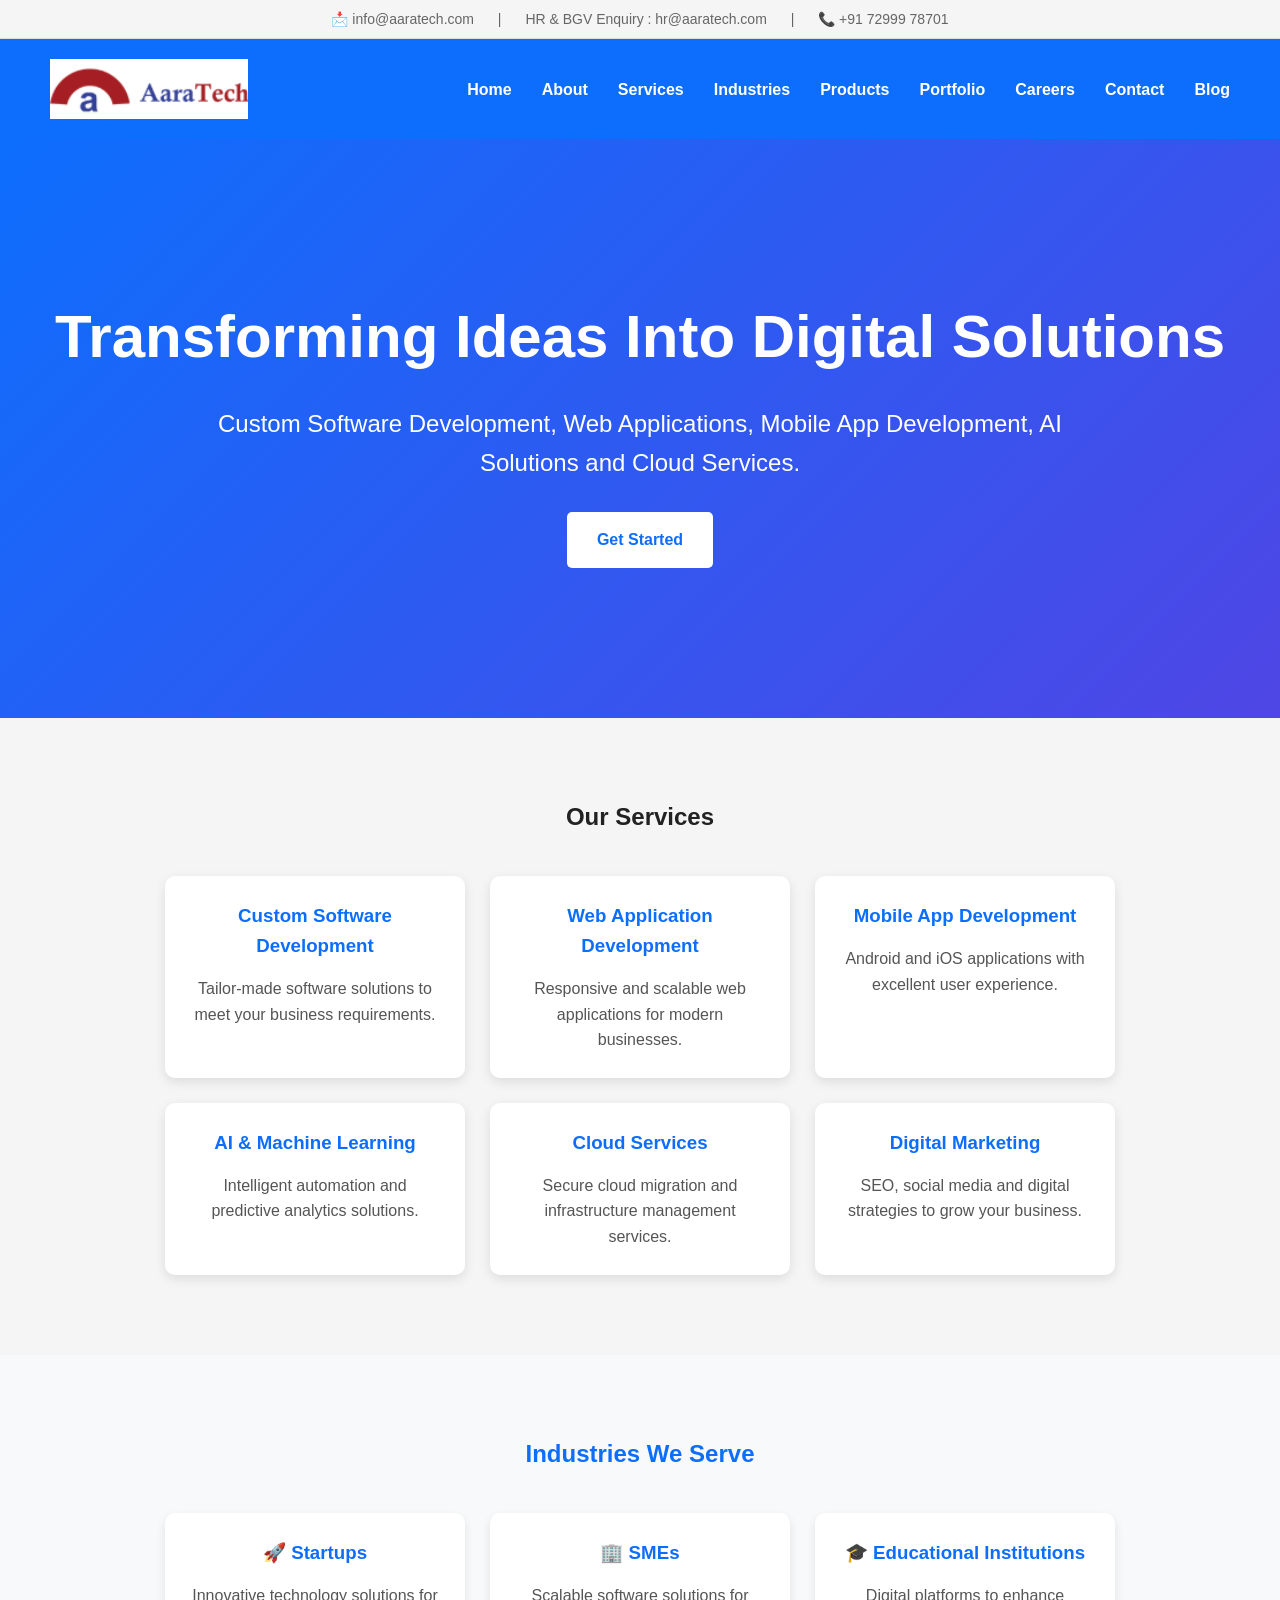
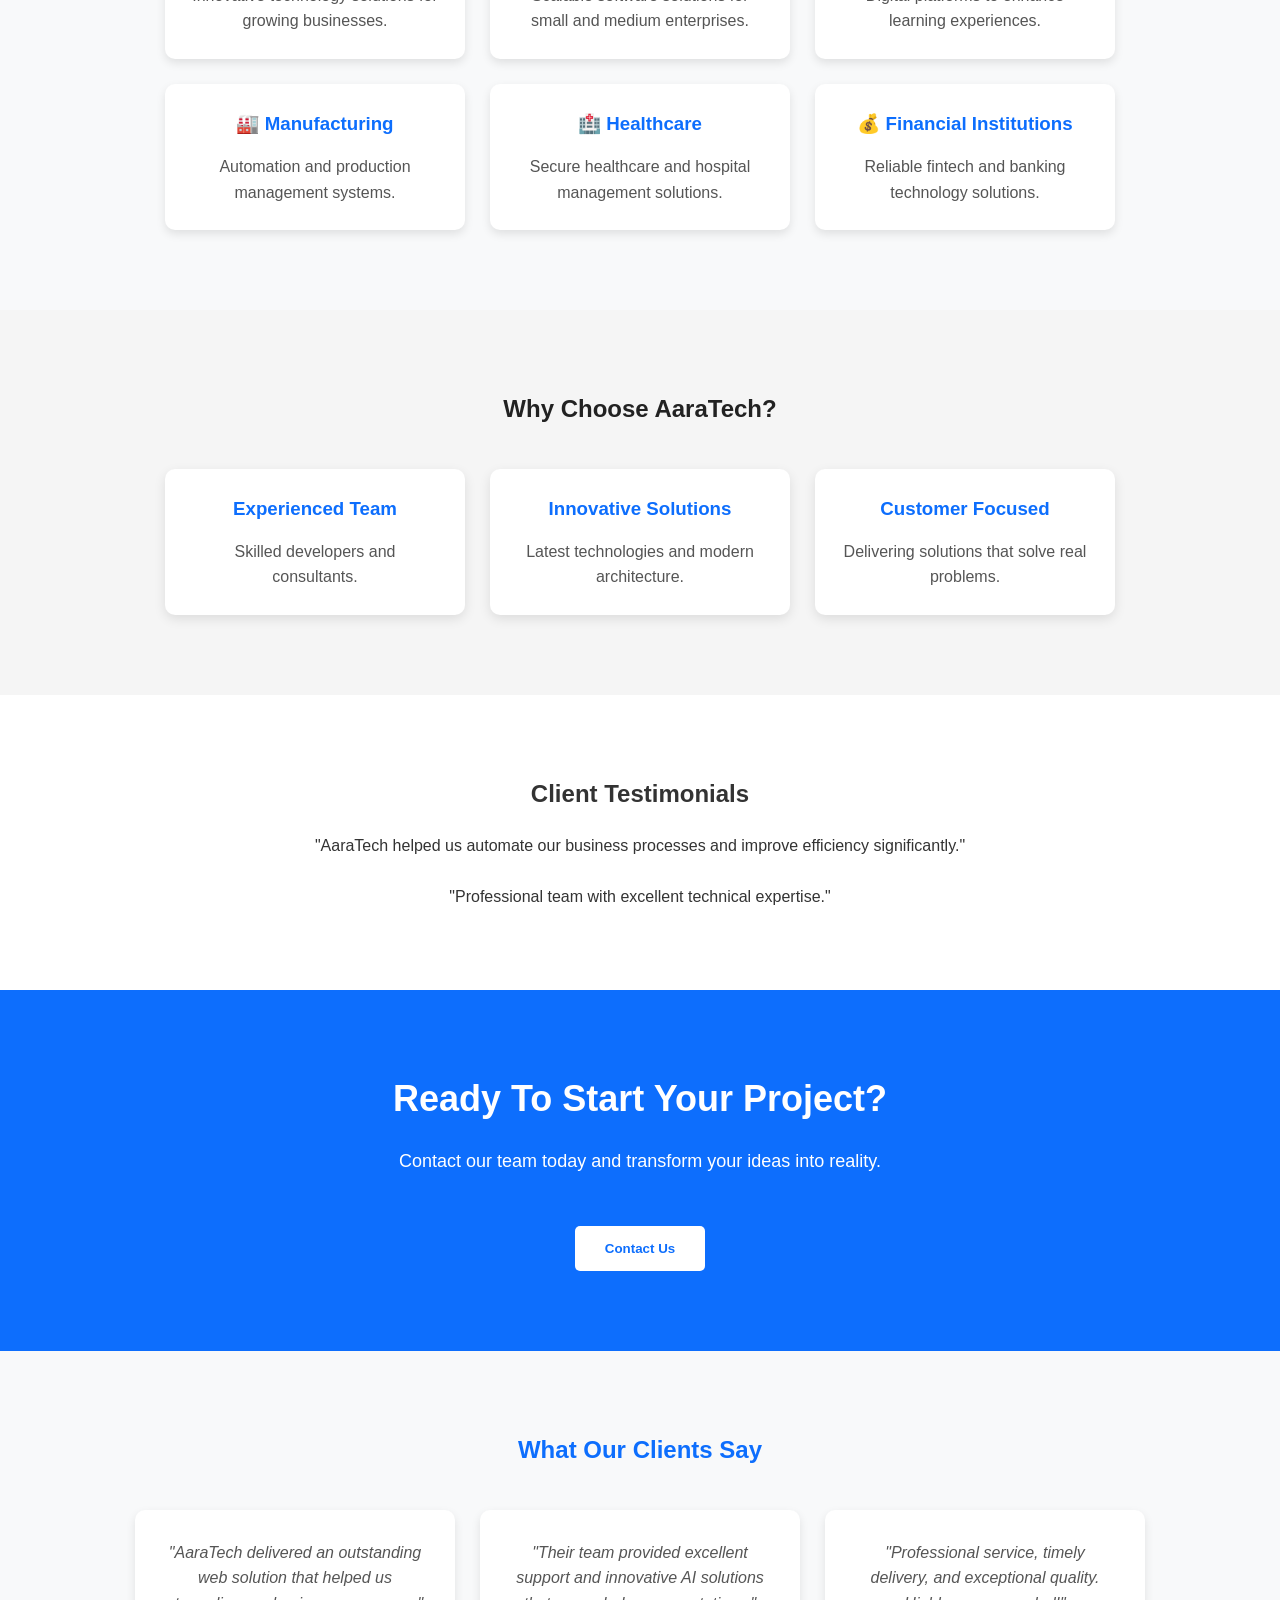
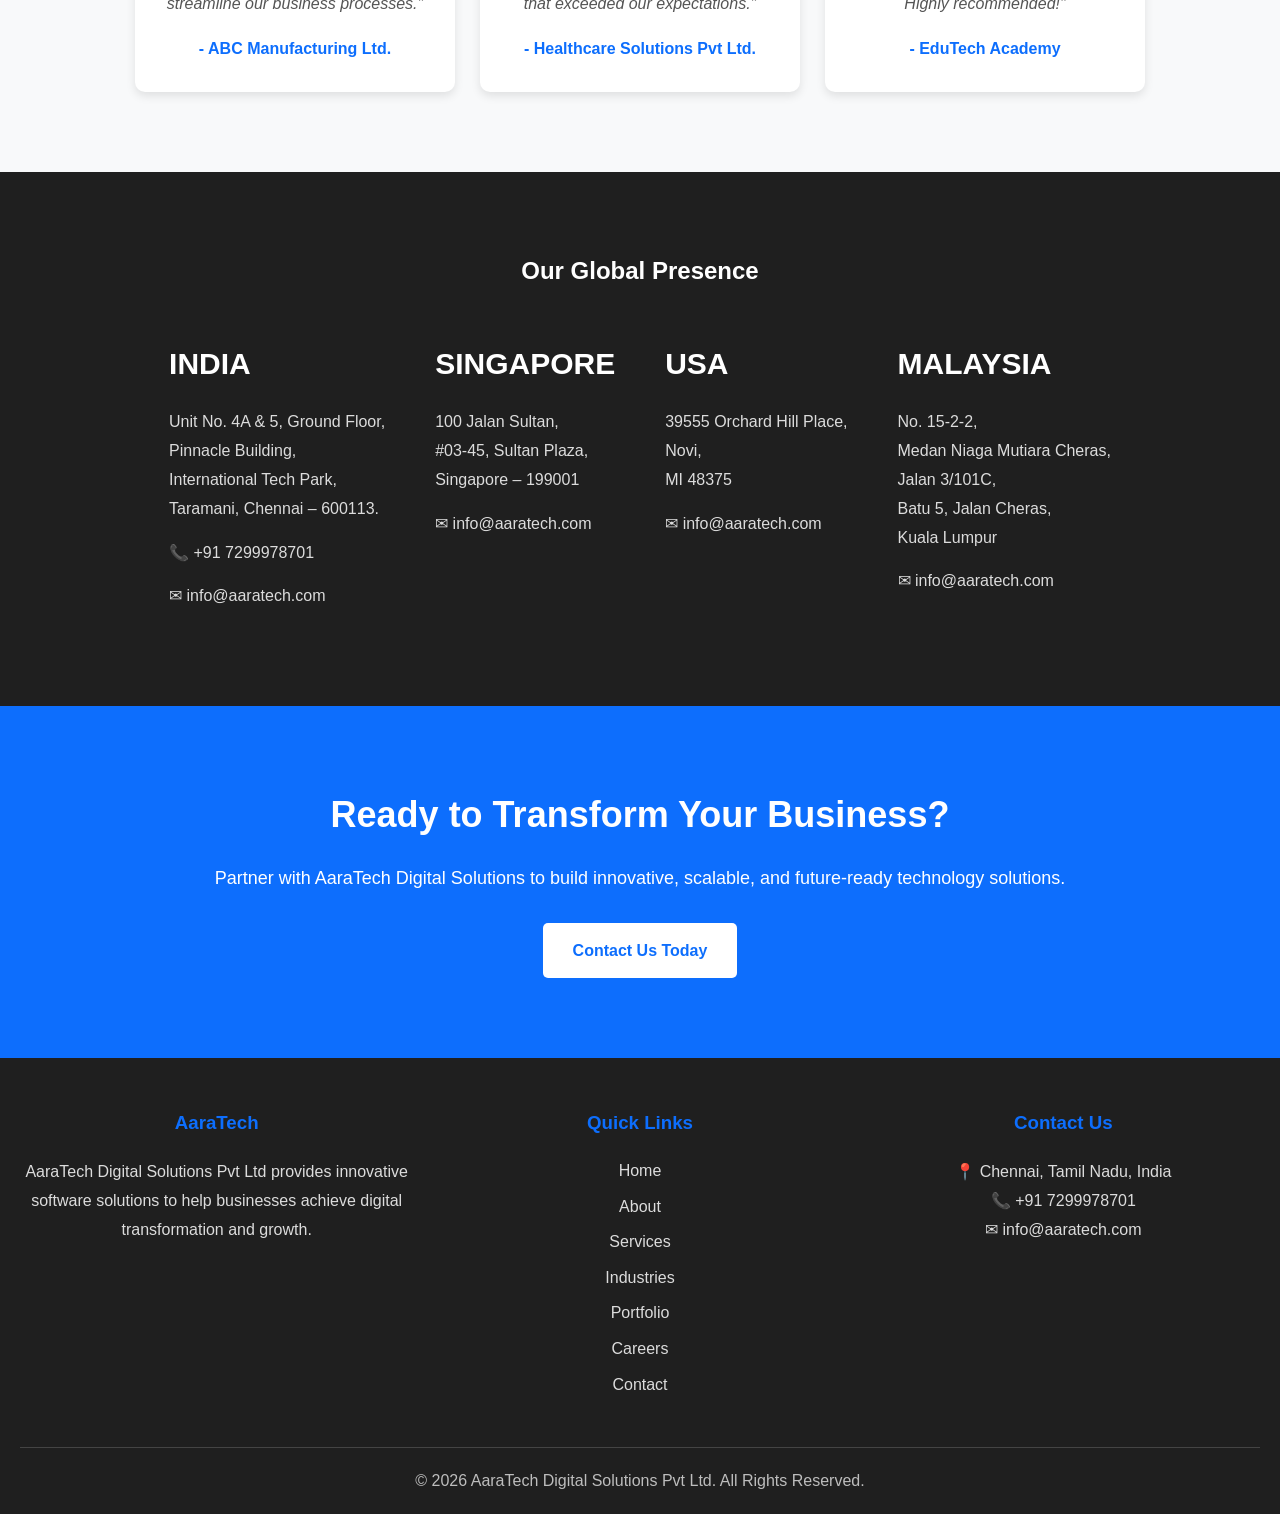
==== index.html @ fef7c19f "Add files via upload Initial project upload" ====
<!DOCTYPE html>
<html lang="en">
<head>
    <meta name="description" content="AaraTech Digital Solutions provides custom software development...">

    <meta name="keywords" content="AaraTech, IT Company, Software Development...">

    <meta name="author" content="AaraTech Digital Solutions Pvt Ltd">

    <meta charset="UTF-8">

    <meta name="viewport" content="width=device-width, initial-scale=1.0">

    <title>AaraTech Digital Solutions | IT Services Company</title>

    <link rel="icon" type="image/png" href="aara.png">

    <link rel="stylesheet" href="css/style.css">
</head>
<body>
    <div class="top-bar">
    <span>📩 info@aaratech.com</span>
    <span>|</span>
    <span>HR & BGV Enquiry : hr@aaratech.com</span>
    <span>|</span>
    <span>📞 +91 72999 78701</span>
</div>

    <!-- Navigation -->


    <nav>
        <div class="logo">
    <img src="images1/aara.png" alt="AaraTech Digital Solutions Logo">
</div>
        
       
        <ul>
            <li><a href="index.html">Home</a></li>
            <li><a href="about.html">About</a></li>
            <li><a href="services.html">Services</a></li>
            <li><a href="industries.html">Industries</a></li>
            <li><a href="products.html">Products</a></li>
            <li><a href="portfolio.html">Portfolio</a></li>
            <li><a href="careers.html">Careers</a></li>
            <li><a href="contact.html">Contact</a></li>
            <li><a href="blog.html">Blog</a></li>
        </ul>
    </nav>

    <!-- Hero Section -->

    <section class="hero">

        <h1>Transforming Ideas Into Digital Solutions</h1>

        <p>
            Custom Software Development, Web Applications,
            Mobile App Development, AI Solutions and Cloud Services.
        </p>

        <a href="contact.html" class="btn">Get Started</a>

    </section>

    <!-- Services -->

    <section class="services">

        <h2>Our Services</h2>

        <div class="service-container">

            <div class="card">
                <h3>Custom Software Development</h3>
                <p>
                    Tailor-made software solutions to meet
                    your business requirements.
                </p>
            </div>

            <div class="card">
                <h3>Web Application Development</h3>
                <p>
                    Responsive and scalable web applications
                    for modern businesses.
                </p>
            </div>

            <div class="card">
                <h3>Mobile App Development</h3>
                <p>
                    Android and iOS applications with
                    excellent user experience.
                </p>
            </div>

            <div class="card">
                <h3>AI & Machine Learning</h3>
                <p>
                    Intelligent automation and predictive
                    analytics solutions.
                </p>
            </div>

            <div class="card">
                <h3>Cloud Services</h3>
                <p>
                    Secure cloud migration and infrastructure
                    management services.
                </p>
            </div>

            <div class="card">
                <h3>Digital Marketing</h3>
                <p>
                    SEO, social media and digital strategies
                    to grow your business.
                </p>
            </div>

        </div>

    </section>

    <!-- Industries -->
     <section class="industries">

    <h2>Industries We Serve</h2>

    <div class="industry-container">

        <div class="industry-card">
            <h3>🚀 Startups</h3>
            <p>Innovative technology solutions for growing businesses.</p>
        </div>

        <div class="industry-card">
            <h3>🏢 SMEs</h3>
            <p>Scalable software solutions for small and medium enterprises.</p>
        </div>

        <div class="industry-card">
            <h3>🎓 Educational Institutions</h3>
            <p>Digital platforms to enhance learning experiences.</p>
        </div>

        <div class="industry-card">
            <h3>🏭 Manufacturing</h3>
            <p>Automation and production management systems.</p>
        </div>

        <div class="industry-card">
            <h3>🏥 Healthcare</h3>
            <p>Secure healthcare and hospital management solutions.</p>
        </div>

        <div class="industry-card">
            <h3>💰 Financial Institutions</h3>
            <p>Reliable fintech and banking technology solutions.</p>
        </div>

    </div>

</section>

    <!-- Why Choose Us -->

    <section class="services">

        <h2>Why Choose AaraTech?</h2>

        <div class="service-container">

            <div class="card">
                <h3>Experienced Team</h3>
                <p>Skilled developers and consultants.</p>
            </div>

            <div class="card">
                <h3>Innovative Solutions</h3>
                <p>Latest technologies and modern architecture.</p>
            </div>

            <div class="card">
                <h3>Customer Focused</h3>
                <p>Delivering solutions that solve real problems.</p>
            </div>

        </div>

    </section>
    

    <!-- Testimonials -->

    <section class="about">

        <h2>Client Testimonials</h2>

        <p>
            "AaraTech helped us automate our business processes
            and improve efficiency significantly."
        </p>

        <br>

        <p>
            "Professional team with excellent technical expertise."
        </p>

    </section>

    <!-- CTA -->

    <section class="cta">

        <h2>Ready To Start Your Project?</h2>

        <p>
            Contact our team today and transform your
            ideas into reality.
        </p>

        <button>Contact Us</button>

    </section>
    <section class="testimonials">

    <h2>What Our Clients Say</h2>

    <div class="testimonial-container">

        <div class="testimonial-card">
            <p>
                "AaraTech delivered an outstanding web solution that helped us
                streamline our business processes."
            </p>

            <h4>- ABC Manufacturing Ltd.</h4>
        </div>

        <div class="testimonial-card">
            <p>
                "Their team provided excellent support and innovative AI
                solutions that exceeded our expectations."
            </p>

            <h4>- Healthcare Solutions Pvt Ltd.</h4>
        </div>

        <div class="testimonial-card">
            <p>
                "Professional service, timely delivery, and exceptional quality.
                Highly recommended!"
            </p>

            <h4>- EduTech Academy</h4>
        </div>

    </div>

</section>
<section class="global-offices">

    <h2>Our Global Presence</h2>

    <div class="office-container">

        <div class="office-card">
            <h3>INDIA</h3>

            <p>
                Unit No. 4A & 5, Ground Floor,<br>
                Pinnacle Building,<br>
                International Tech Park,<br>
                Taramani, Chennai – 600113.
            </p>

            <p>📞 +91 7299978701</p>

            <p>✉ info@aaratech.com</p>
        </div>

        <div class="office-card">
            <h3>SINGAPORE</h3>

            <p>
                100 Jalan Sultan,<br>
                #03-45, Sultan Plaza,<br>
                Singapore – 199001
            </p>

            <p>✉ info@aaratech.com</p>
        </div>

        <div class="office-card">
            <h3>USA</h3>

            <p>
                39555 Orchard Hill Place,<br>
                Novi,<br>
                MI 48375
            </p>

            <p>✉ info@aaratech.com</p>
        </div>

        <div class="office-card">
            <h3>MALAYSIA</h3>

            <p>
                No. 15-2-2,<br>
                Medan Niaga Mutiara Cheras,<br>
                Jalan 3/101C,<br>
                Batu 5, Jalan Cheras,<br>
                Kuala Lumpur
            </p>

            <p>✉ info@aaratech.com</p>
        </div>

    </div>

</section>
<section class="cta">

    <h2>Ready to Transform Your Business?</h2>

    <p>
        Partner with AaraTech Digital Solutions to build innovative,
        scalable, and future-ready technology solutions.
    </p>

    <a href="contact.html" class="cta-btn">Contact Us Today</a>

</section>

    <!-- Footer -->

    <footer class="footer">

    <div class="footer-container">

        <div class="footer-section">
            <h3>AaraTech</h3>

            <p>
                AaraTech Digital Solutions Pvt Ltd provides innovative
                software solutions to help businesses achieve digital
                transformation and growth.
            </p>
        </div>

        <div class="footer-section">
            <h3>Quick Links</h3>

            <ul>
                <li><a href="index.html">Home</a></li>
                <li><a href="about.html">About</a></li>
                <li><a href="services.html">Services</a></li>
                <li><a href="industries.html">Industries</a></li>
                <li><a href="portfolio.html">Portfolio</a></li>
                <li><a href="careers.html">Careers</a></li>
                <li><a href="contact.html">Contact</a></li>
            </ul>
        </div>

        <div class="footer-section">
            <h3>Contact Us</h3>

            <p>📍 Chennai, Tamil Nadu, India</p>

            <p>📞 +91 7299978701</p>

            <p>✉ info@aaratech.com</p>
        </div>

    </div>

    <div class="footer-bottom">
        <p>© 2026 AaraTech Digital Solutions Pvt Ltd. All Rights Reserved.</p>
    </div>

</footer>
    <script src="js/script.js"></script>

</body>
</html>
---- css/style.css ----
*{
    margin:0;
    padding:0;
    box-sizing:border-box;
}

body{
    font-family:Arial, sans-serif;
    line-height:1.6;
    color:#333;
    background:#f5f5f5;
}
/* Top Contact Bar */

.top-bar{
    background:#f5f5f5;
    color:#666;
    padding:8px 20px;
    text-align:center;
    font-size:14px;
    border-bottom:1px solid #ddd;
}

.top-bar span{
    margin:0 10px;
}

/* Mobile */

@media(max-width:768px){

    .top-bar{
        font-size:12px;
        padding:10px;
        line-height:1.8;
    }

    .top-bar span{
        display:block;
        margin:2px 0;
    }

}

/* Navigation */

nav{
    background:#0d6efd;
    color:white;
    display:flex;
    justify-content:space-between;
    align-items:center;
    padding:20px 50px;
}

.logo{
    display:flex;
    align-items:center;
}

.logo img{
    height:60px;
    width:auto;
    display:block;
}

nav ul{
    list-style:none;
    display:flex;
    gap:30px;
}

nav ul li a{
    color:white;
    text-decoration:none;
    font-weight:bold;
    transition:0.3s;
}

nav ul li a:hover{
    color:#ffd700;
}

/* Hero Section */

.hero{
    background:linear-gradient(135deg,#0d6efd,#4f46e5);
    color:white;
    text-align:center;
    padding:150px 20px;
}

.hero h1{
    font-size:60px;
    margin-bottom:20px;
}

.hero p{
    font-size:24px;
    max-width:900px;
    margin:auto;
    margin-bottom:30px;
}

.hero button{
    padding:15px 35px;
    border:none;
    border-radius:5px;
    background:white;
    color:#0d6efd;
    font-size:18px;
    font-weight:bold;
    cursor:pointer;
}
.btn{
    display:inline-block;
    background:white;
    color:#0d6efd;
    text-decoration:none;
    padding:15px 30px;
    border-radius:5px;
    font-weight:bold;
    transition:0.3s;
}

.btn:hover{
    background:#f0f0f0;
    transform:translateY(-2px);
}

.hero button:hover{
    background:#f1f1f1;
}

/* Services */

.services{
    padding:80px 50px;
    text-align:center;
}

.services h1,
.services h2{
    margin-bottom:40px;
    color:#222;
}

.service-container{
    display:flex;
    flex-wrap:wrap;
    justify-content:center;
    gap:25px;
}

.card{
    width:300px;
    padding:25px;
    background:white;
    border-radius:10px;
    box-shadow:0 4px 12px rgba(0,0,0,0.1);
    transition:0.3s;
}

.card:hover{
    transform:translateY(-8px);
}

.card h3{
    color:#0d6efd;
    margin-bottom:15px;
}

.card p{
    color:#555;
}

/* About Section */

.about{
    background:white;
    padding:80px 40px;
    text-align:center;
}

.about h1,
.about h2{
    margin-bottom:20px;
}

.about p{
    max-width:900px;
    margin:auto;
}

/* Contact */

.contact{
    padding:80px 20px;
    text-align:center;
    background:white;
}

.contact h1{
    margin-bottom:20px;
}

.contact p{
    margin-bottom:20px;
}

input,
textarea{
    width:400px;
    max-width:90%;
    padding:12px;
    border:1px solid #ccc;
    border-radius:5px;
    margin-bottom:15px;
}

textarea{
    resize:none;
}

form button{
    background:#0d6efd;
    color:white;
    border:none;
    padding:12px 30px;
    border-radius:5px;
    cursor:pointer;
}

/* CTA Section */

.cta{
    background:#0d6efd;
    color:white;
    text-align:center;
    padding:80px 20px;
}

.cta h2{
    margin-bottom:20px;
}

.cta button{
    margin-top:20px;
    padding:15px 30px;
    border:none;
    border-radius:5px;
    background:white;
    color:#0d6efd;
    font-weight:bold;
    cursor:pointer;
}
/* Portfolio */

.portfolio{
    padding:80px 20px;
    text-align:center;
    background:#f8f9fa;
}

.portfolio h2{
    margin-bottom:40px;
    color:#0d6efd;
}

.portfolio-container{
    display:flex;
    flex-wrap:wrap;
    justify-content:center;
    gap:25px;
}

.portfolio-card{
    background:white;
    width:320px;
    padding:30px;
    border-radius:10px;
    box-shadow:0 4px 10px rgba(0,0,0,0.1);
    transition:0.3s;
}

.portfolio-card:hover{
    transform:translateY(-5px);
}

.portfolio-card h3{
    color:#0d6efd;
    margin-bottom:15px;
}

.portfolio-card p{
    color:#555;
    line-height:1.6;
}

@media(max-width:768px){
    .portfolio-card{
        width:90%;
    }
}

/* Footer */

footer{
    background:#111;
    color:white;
    text-align:center;
    padding:20px;
}

/* Responsive */

@media(max-width:768px){

    nav{
        flex-direction:column;
        text-align:center;
        gap:15px;
    }

    nav ul{
        flex-direction:column;
        gap:10px;
    }

    .hero h1{
        font-size:38px;
    }

    .hero p{
        font-size:18px;
    }

    .service-container{
        flex-direction:column;
        align-items:center;
    }

    .card{
        width:90%;
    }
}
/* Testimonials */

.testimonials{
    background:#f8f9fa;
    padding:80px 20px;
    text-align:center;
}

.testimonials h2{
    margin-bottom:40px;
    color:#0d6efd;
}

.testimonial-container{
    display:flex;
    justify-content:center;
    flex-wrap:wrap;
    gap:25px;
}

.testimonial-card{
    background:white;
    width:320px;
    padding:30px;
    border-radius:10px;
    box-shadow:0 4px 10px rgba(0,0,0,0.1);
    transition:0.3s;
}

.testimonial-card:hover{
    transform:translateY(-5px);
}

.testimonial-card p{
    font-style:italic;
    margin-bottom:20px;
    color:#555;
}

.testimonial-card h4{
    color:#0d6efd;
}

/* Responsive */

@media(max-width:768px){

    .testimonial-card{
        width:90%;
    }

}
/* Global Offices */

.global-offices{
    background:#1f1f1f;
    color:white;
    padding:80px 40px;
}

.global-offices h2{
    text-align:center;
    margin-bottom:50px;
    color:white;
}

.office-container{
    display:flex;
    justify-content:center;
    gap:50px;
    flex-wrap:wrap;
}

.office-card{
    max-width:300px;
}

.office-card h3{
    color:white;
    margin-bottom:20px;
    font-size:30px;
}

.office-card p{
    line-height:1.8;
    color:#dcdcdc;
    margin-bottom:15px;
}

/* Responsive */

@media(max-width:768px){

    .office-container{
        flex-direction:column;
        align-items:center;
        text-align:center;
    }

    .office-card{
        max-width:90%;
    }

}
/* Industries Section */

.industries{
    padding:80px 20px;
    text-align:center;
    background:#f8f9fa;
}

.industries h2{
    margin-bottom:40px;
    color:#0d6efd;
}

.industry-container{
    display:flex;
    flex-wrap:wrap;
    justify-content:center;
    gap:25px;
}

.industry-card{
    background:white;
    width:300px;
    padding:25px;
    border-radius:10px;
    box-shadow:0 4px 10px rgba(0,0,0,0.1);
    transition:0.3s;
}

.industry-card:hover{
    transform:translateY(-5px);
}

.industry-card h3{
    color:#0d6efd;
    margin-bottom:15px;
}

.industry-card p{
    color:#555;
    line-height:1.6;
}

@media(max-width:768px){

    .industry-card{
        width:90%;
    }

}
/* CTA Section */

.cta{
    background:#0d6efd;
    color:white;
    text-align:center;
    padding:80px 20px;
}

.cta h2{
    font-size:36px;
    margin-bottom:20px;
}

.cta p{
    font-size:18px;
    margin-bottom:30px;
}

.cta-btn{
    display:inline-block;
    background:white;
    color:#0d6efd;
    text-decoration:none;
    padding:15px 30px;
    border-radius:5px;
    font-weight:bold;
    transition:0.3s;
}

.cta-btn:hover{
    background:#f0f0f0;
}
/* Footer */

.footer{
    background:#1f1f1f;
    color:white;
    padding:50px 20px 0;
}

.footer-container{
    display:flex;
    justify-content:space-between;
    flex-wrap:wrap;
    gap:30px;
}

.footer-section{
    flex:1;
    min-width:250px;
}

.footer-section h3{
    margin-bottom:20px;
    color:#0d6efd;
}

.footer-section p{
    line-height:1.8;
    color:#dcdcdc;
}

.footer-section ul{
    list-style:none;
    padding:0;
}

.footer-section ul li{
    margin-bottom:10px;
}

.footer-section ul li a{
    color:#dcdcdc;
    text-decoration:none;
}

.footer-section ul li a:hover{
    color:#0d6efd;
}

.footer-bottom{
    text-align:center;
    border-top:1px solid #444;
    margin-top:40px;
    padding:20px 0;
    color:#bdbdbd;
}

/* Mobile */

@media(max-width:768px){

    .footer-container{
        flex-direction:column;
        text-align:center;
    }

}
/* Careers */

.careers{
    padding:80px 20px;
    text-align:center;
}

.careers h2{
    color:#0d6efd;
    margin-bottom:20px;
}

.career-intro{
    max-width:700px;
    margin:0 auto 40px;
    color:#555;
}

.career-container{
    display:flex;
    justify-content:center;
    flex-wrap:wrap;
    gap:25px;
}

.career-card{
    background:white;
    width:320px;
    padding:30px;
    border-radius:10px;
    box-shadow:0 4px 10px rgba(0,0,0,0.1);
}

.career-card h3{
    color:#0d6efd;
    margin-bottom:15px;
}

.career-card p{
    margin-bottom:15px;
    color:#555;
}

.apply-btn{
    display:inline-block;
    padding:12px 25px;
    background:#0d6efd;
    color:white;
    text-decoration:none;
    border-radius:5px;
}

.apply-btn:hover{
    background:#0b5ed7;
}

@media(max-width:768px){

    .career-card{
        width:90%;
    }

}
/* Google Map */

.map-section{
    padding:80px 20px;
    text-align:center;
}

.map-section h2{
    color:#0d6efd;
    margin-bottom:30px;
}

.map-section iframe{
    border-radius:10px;
    box-shadow:0 4px 10px rgba(0,0,0,0.1);
}
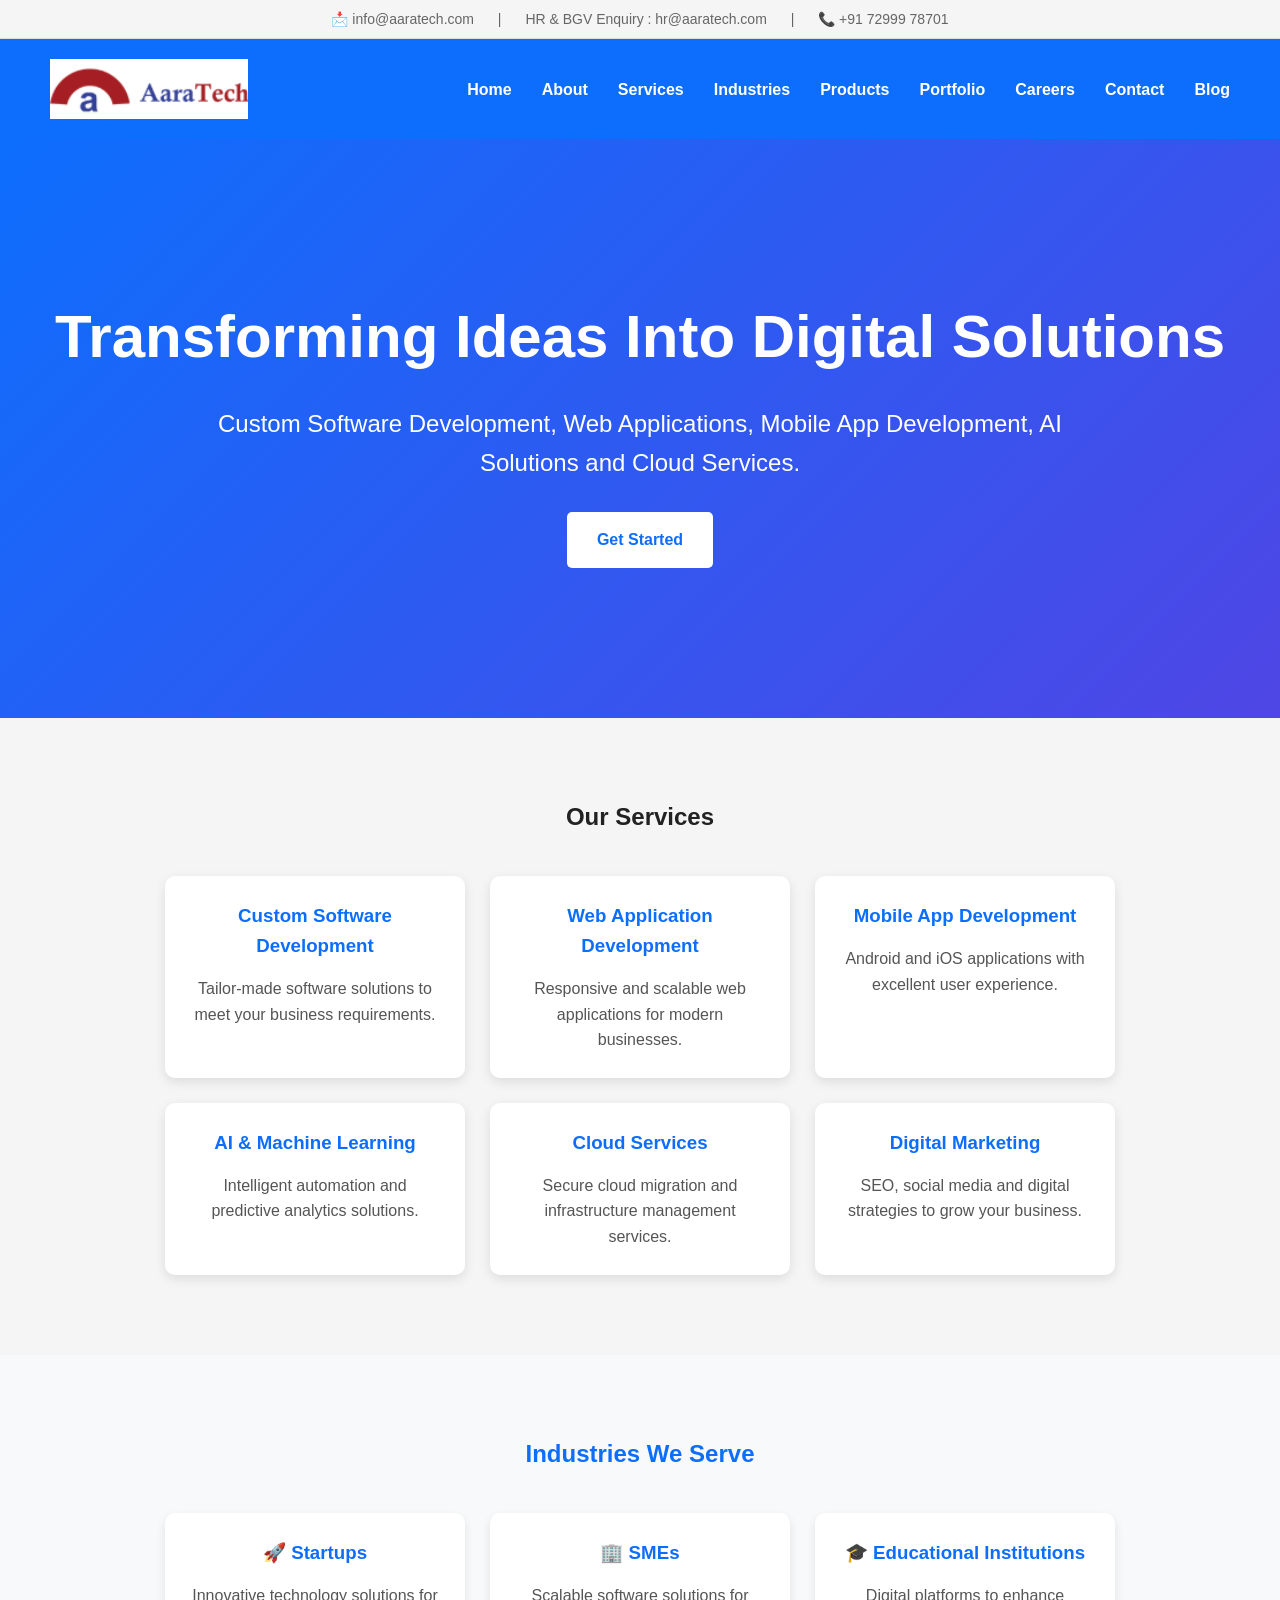
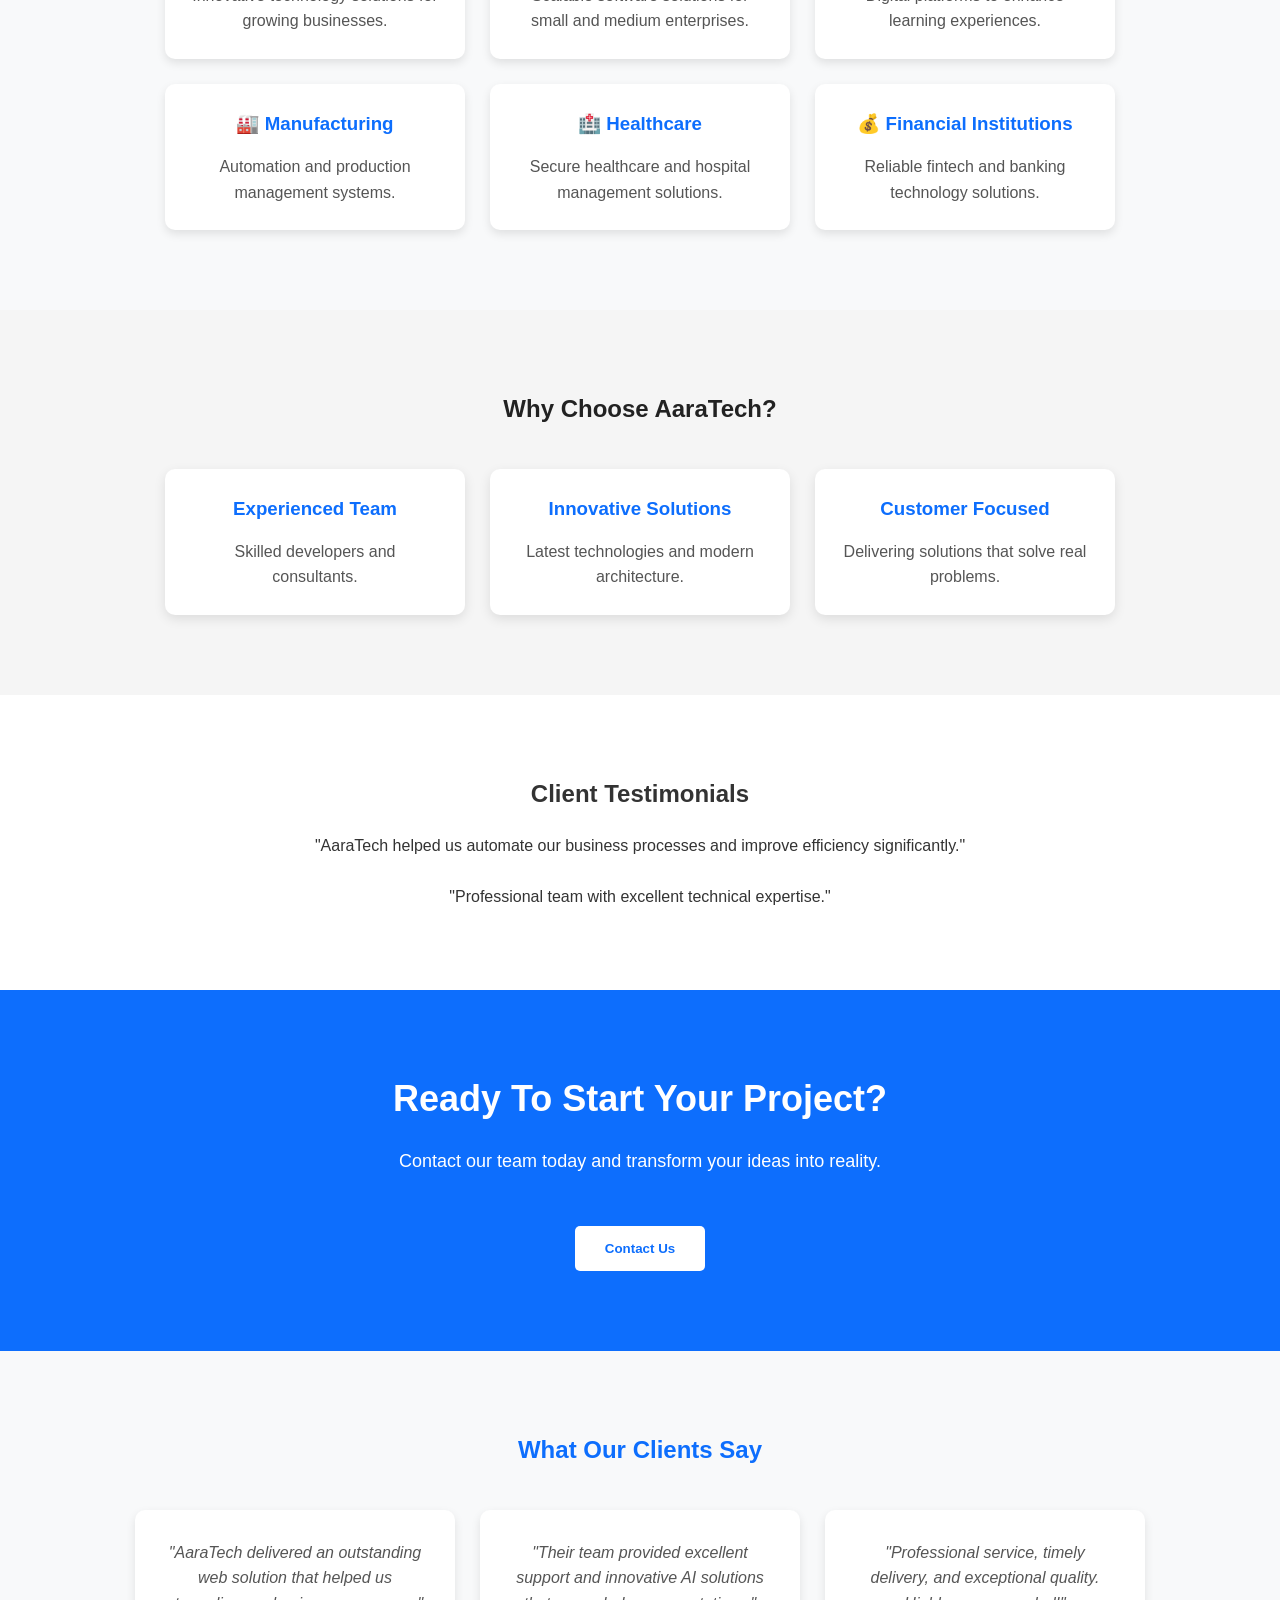
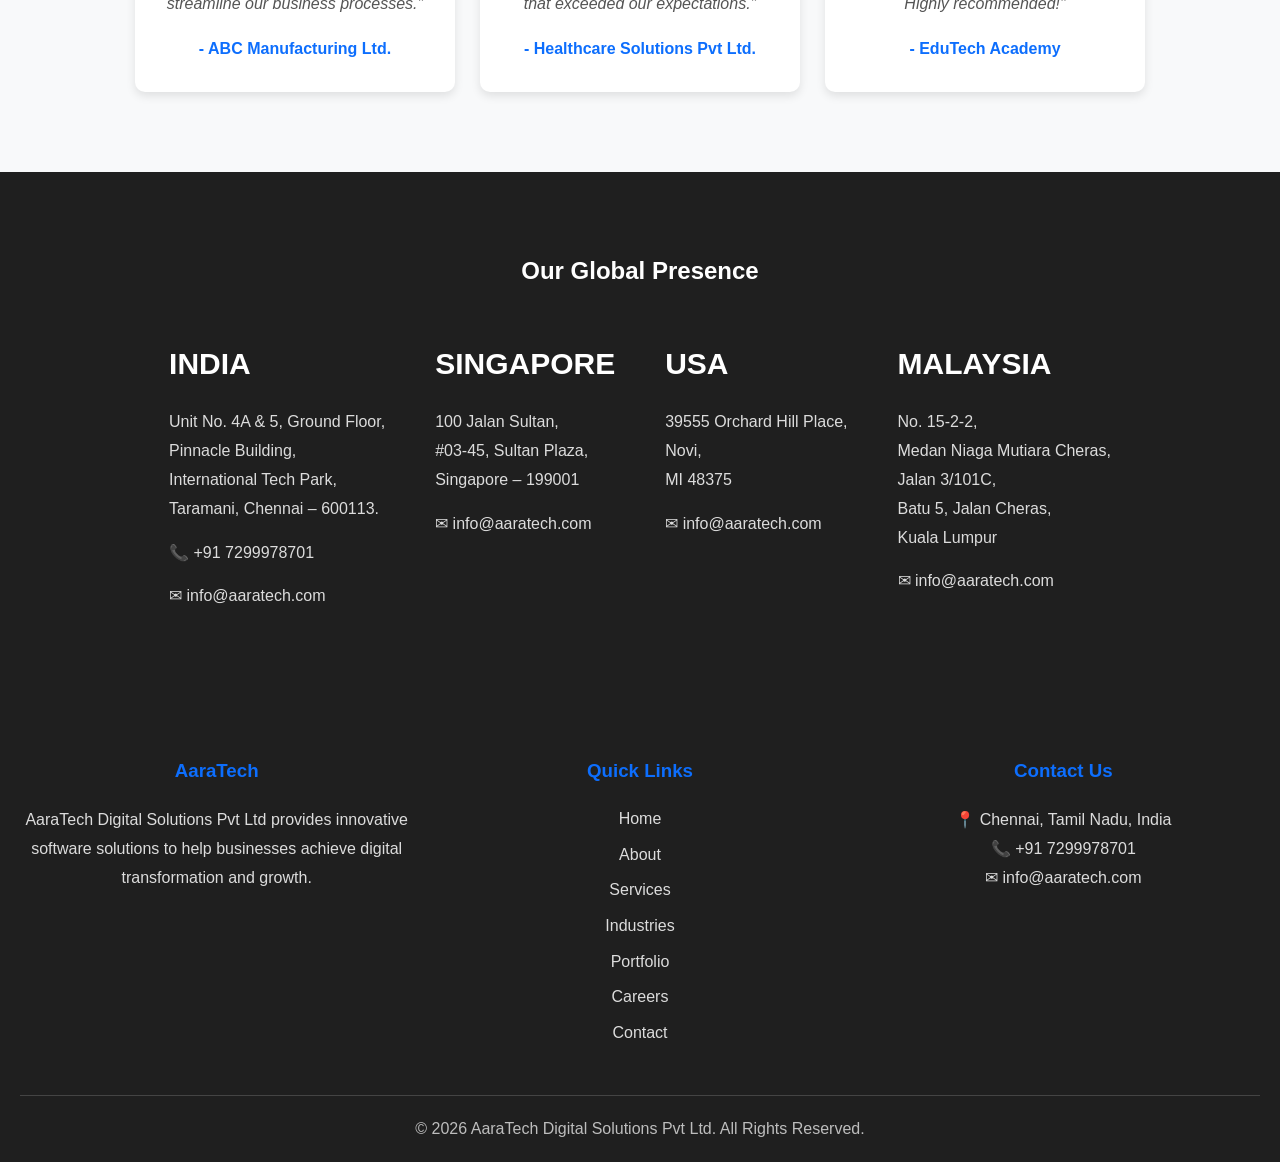
==== commit 1b3d9b68: "Update index.html" ====
--- a/index.html
+++ b/index.html
@@ -323,19 +323,6 @@
     </div>
 
 </section>
-<section class="cta">
-
-    <h2>Ready to Transform Your Business?</h2>
-
-    <p>
-        Partner with AaraTech Digital Solutions to build innovative,
-        scalable, and future-ready technology solutions.
-    </p>
-
-    <a href="contact.html" class="cta-btn">Contact Us Today</a>
-
-</section>
-
     <!-- Footer -->
 
     <footer class="footer">
@@ -386,4 +373,4 @@
     <script src="js/script.js"></script>
 
 </body>
-</html>+</html>
